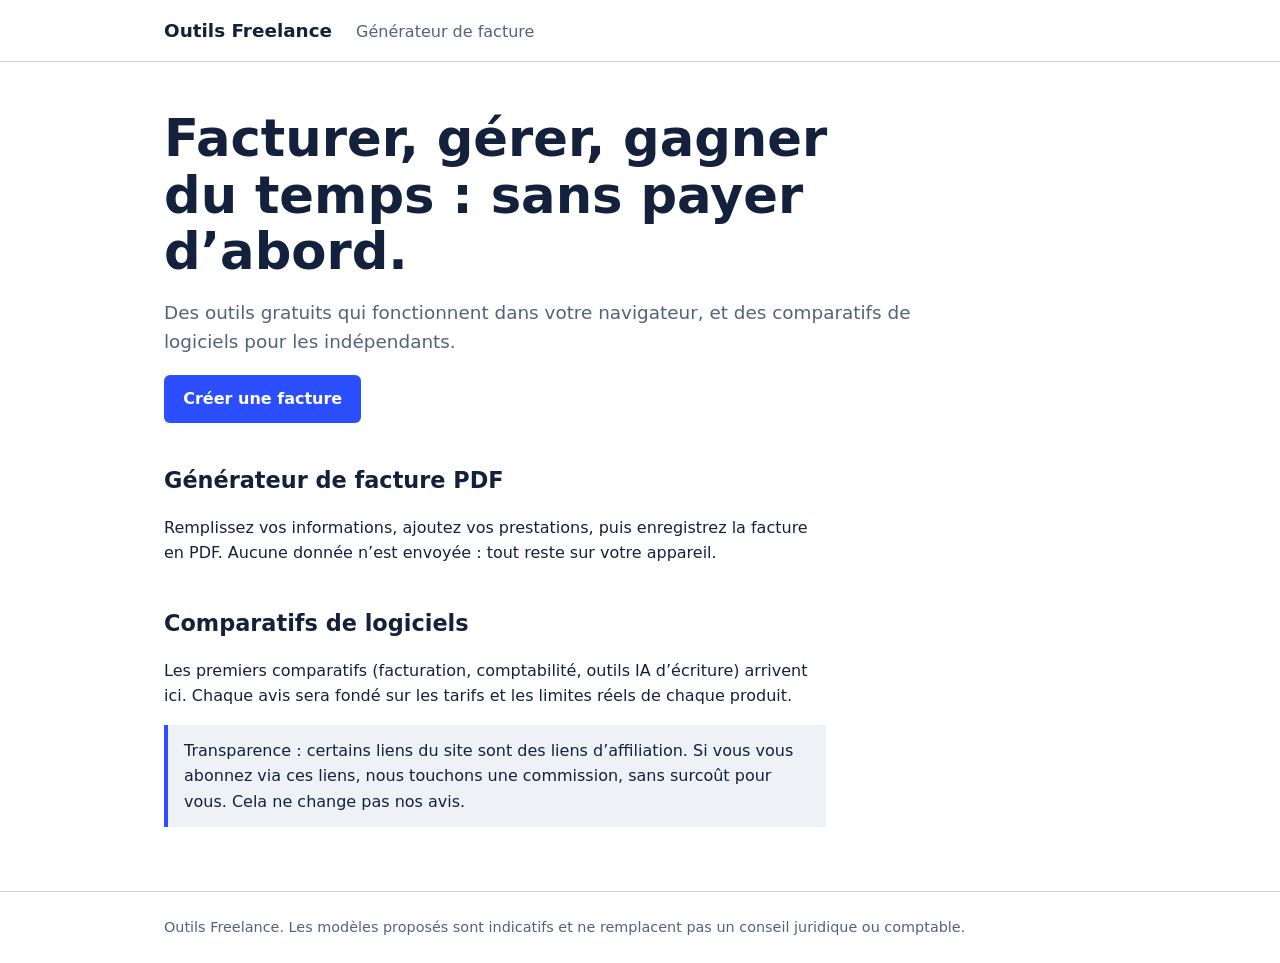
==== index.html @ 252a5712 "Add files via upload" ====
<!doctype html>
<html lang="fr">
<head>
<meta charset="utf-8">
<meta name="viewport" content="width=device-width, initial-scale=1">
<title>Outils pour freelances : factures gratuites et comparatifs de logiciels</title>
<meta name="description" content="Outils gratuits et comparatifs honnêtes de logiciels et d’outils IA pour freelances et auto-entrepreneurs.">
<link rel="stylesheet" href="style.css">
</head>
<body>
<header class="site"><div class="wrap">
  <a href="index.html"><strong>Outils Freelance</strong></a>
  <nav><a href="facture.html">Générateur de facture</a></nav>
</div></header>

<main class="wrap">
  <h1>Facturer, gérer, gagner du temps : sans payer d’abord.</h1>
  <p class="lead">Des outils gratuits qui fonctionnent dans votre navigateur, et des comparatifs de logiciels pour les indépendants.</p>
  <p><a class="btn" href="facture.html">Créer une facture</a></p>

  <h2>Générateur de facture PDF</h2>
  <p>Remplissez vos informations, ajoutez vos prestations, puis enregistrez la facture en PDF. Aucune donnée n’est envoyée : tout reste sur votre appareil.</p>

  <h2>Comparatifs de logiciels</h2>
  <p>Les premiers comparatifs (facturation, comptabilité, outils IA d’écriture) arrivent ici. Chaque avis sera fondé sur les tarifs et les limites réels de chaque produit.</p>

  <p class="note">Transparence : certains liens du site sont des liens d’affiliation. Si vous vous abonnez via ces liens, nous touchons une commission, sans surcoût pour vous. Cela ne change pas nos avis.</p>
</main>

<footer class="site"><div class="wrap">Outils Freelance. Les modèles proposés sont indicatifs et ne remplacent pas un conseil juridique ou comptable.</div></footer>
</body>
</html>
---- style.css ----
:root{
  --ink:#14213d;--paper:#fff;--field:#eef2f6;--line:#cbd5e1;--accent:#2b4eff;--muted:#53627a;
  --font:system-ui,-apple-system,"Segoe UI",Roboto,sans-serif;
}
@media (prefers-color-scheme:dark){
  :root{--ink:#e8edf6;--paper:#0f1729;--field:#18233b;--line:#2c3a57;--accent:#7f95ff;--muted:#9aa9c4}
}
*{box-sizing:border-box}
body{margin:0;font:1rem/1.6 var(--font);color:var(--ink);background:var(--paper)}
a{color:var(--accent)}
:focus-visible{outline:3px solid var(--accent);outline-offset:2px}
.wrap{max-width:62rem;margin:0 auto;padding:0 1.25rem}
header.site{border-bottom:1px solid var(--line);padding:1rem 0}
header.site .wrap{display:flex;gap:1.5rem;align-items:baseline;flex-wrap:wrap}
header.site strong{font-size:1.15rem}
header.site a{text-decoration:none;color:var(--ink)}
header.site nav a{color:var(--muted);margin-right:1rem}
h1{font-size:clamp(2rem,5vw,3.2rem);line-height:1.1;margin:3rem 0 1rem;max-width:20ch}
h2{font-size:1.4rem;margin:2.5rem 0 .75rem}
p{max-width:65ch}
.lead{font-size:1.15rem;color:var(--muted)}
.btn{display:inline-block;background:var(--accent);color:#fff;border:0;border-radius:6px;padding:.7rem 1.2rem;font:inherit;font-weight:600;cursor:pointer;text-decoration:none}
.btn.alt{background:var(--field);color:var(--ink)}
footer.site{border-top:1px solid var(--line);margin-top:4rem;padding:1.5rem 0;color:var(--muted);font-size:.9rem}
.note{border-left:4px solid var(--accent);background:var(--field);padding:.8rem 1rem;max-width:65ch}

/* outil facture */
.tool{display:grid;gap:2rem;grid-template-columns:minmax(0,1fr);margin-top:1.5rem}
@media (min-width:60rem){.tool{grid-template-columns:minmax(0,22rem) minmax(0,1fr)}}
form fieldset{border:1px solid var(--line);border-radius:6px;margin:0 0 1rem;padding:.8rem 1rem}
form legend{font-weight:600;padding:0 .4rem}
label{display:block;font-size:.9rem;margin:.5rem 0 .15rem}
input,select,textarea{width:100%;font:inherit;color:var(--ink);background:var(--field);border:1px solid var(--line);border-radius:4px;padding:.45rem .6rem}
.row{display:grid;grid-template-columns:1fr 4rem 5.5rem;gap:.4rem;margin-bottom:.4rem}
.check{display:flex;gap:.5rem;align-items:center}
.check input{width:auto}
#facture{background:#fff;color:#111;border:1px solid var(--line);padding:2rem;min-height:30rem;font-size:.95rem}
#facture h3{margin:0 0 1rem;font-size:1.5rem}
#facture .cols{display:flex;justify-content:space-between;gap:1rem;flex-wrap:wrap;margin-bottom:1.5rem}
#facture table{width:100%;border-collapse:collapse;margin:1rem 0}
#facture th,#facture td{border-bottom:1px solid #ccc;padding:.4rem;text-align:left}
#facture td.n,#facture th.n{text-align:right}
#facture .tot{margin-left:auto;width:min(18rem,100%)}
#facture .tot div{display:flex;justify-content:space-between;padding:.2rem 0}
#facture .tot .ttc{font-weight:700;border-top:2px solid #111;margin-top:.3rem;padding-top:.4rem}
#facture small{display:block;color:#444;margin-top:1rem;white-space:pre-line}
@media print{
  body *{visibility:hidden}
  #facture,#facture *{visibility:visible}
  #facture{position:absolute;inset:0;border:0;padding:0}
}
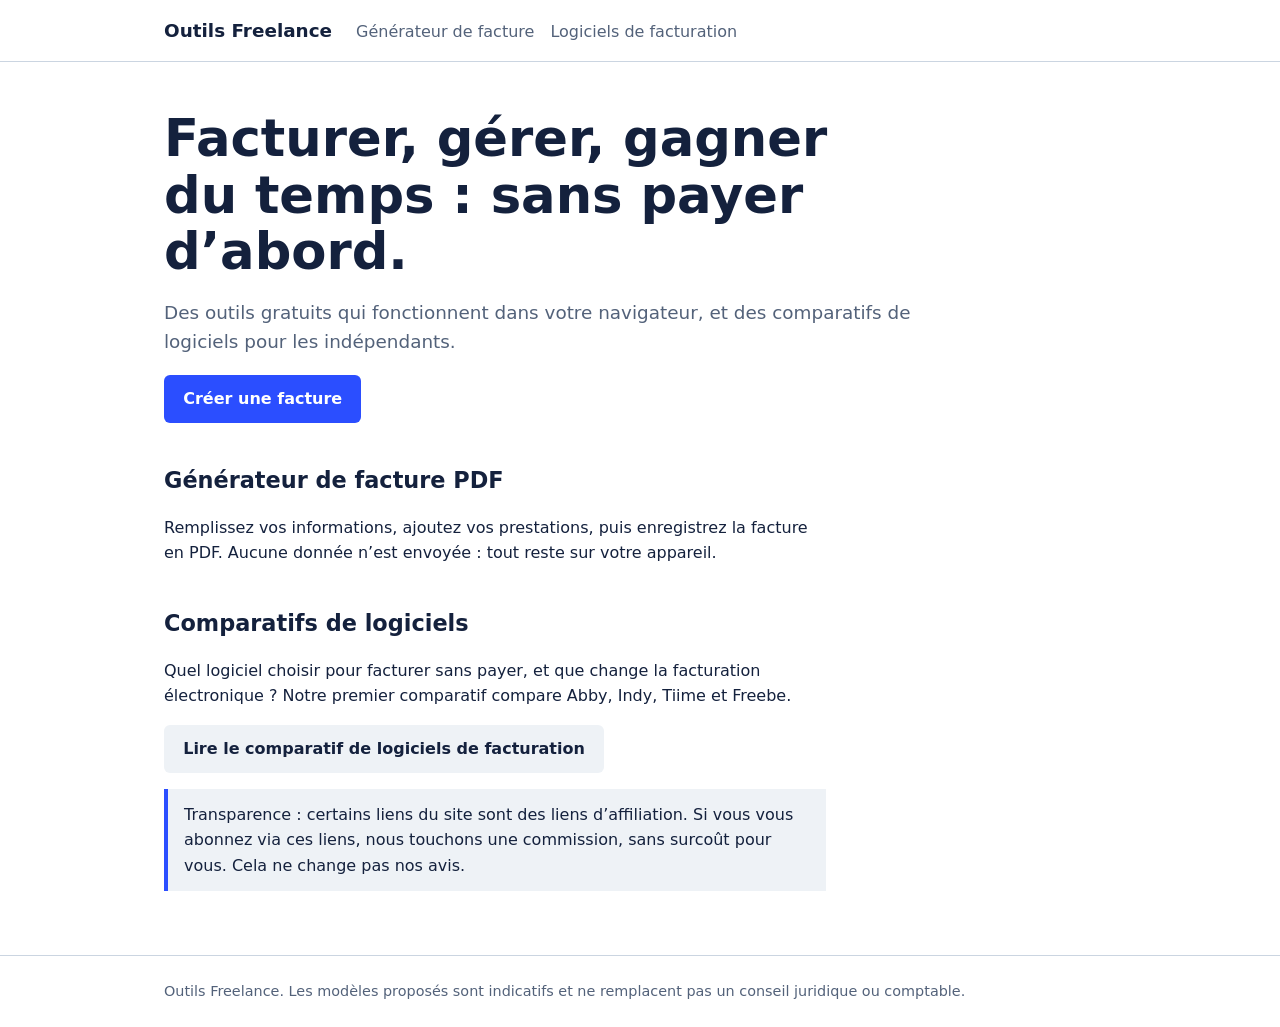
==== commit 472de801: "Add files via upload" ====
--- a/index.html
+++ b/index.html
@@ -10,7 +10,7 @@
 <body>
 <header class="site"><div class="wrap">
   <a href="index.html"><strong>Outils Freelance</strong></a>
-  <nav><a href="facture.html">Générateur de facture</a></nav>
+  <nav><a href="facture.html">Générateur de facture</a><a href="comparatif-facturation.html">Logiciels de facturation</a></nav>
 </div></header>
 
 <main class="wrap">
@@ -22,7 +22,8 @@
   <p>Remplissez vos informations, ajoutez vos prestations, puis enregistrez la facture en PDF. Aucune donnée n’est envoyée : tout reste sur votre appareil.</p>
 
   <h2>Comparatifs de logiciels</h2>
-  <p>Les premiers comparatifs (facturation, comptabilité, outils IA d’écriture) arrivent ici. Chaque avis sera fondé sur les tarifs et les limites réels de chaque produit.</p>
+  <p>Quel logiciel choisir pour facturer sans payer, et que change la facturation électronique ? Notre premier comparatif compare Abby, Indy, Tiime et Freebe.</p>
+  <p><a class="btn alt" href="comparatif-facturation.html">Lire le comparatif de logiciels de facturation</a></p>
 
   <p class="note">Transparence : certains liens du site sont des liens d’affiliation. Si vous vous abonnez via ces liens, nous touchons une commission, sans surcoût pour vous. Cela ne change pas nos avis.</p>
 </main>
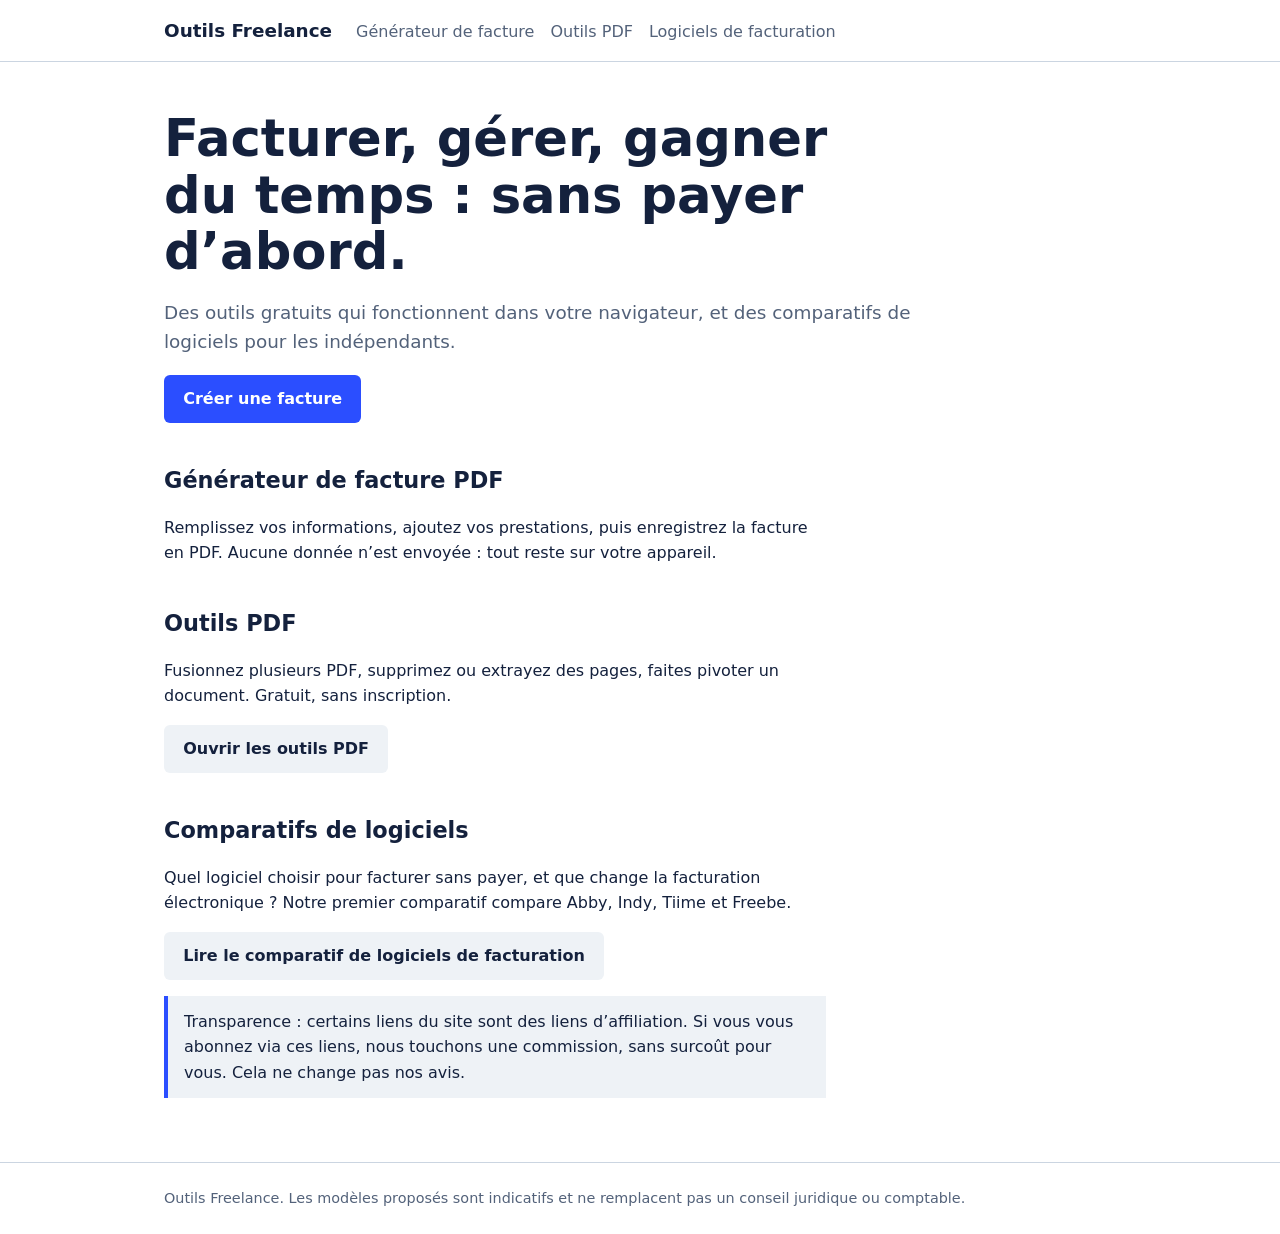
==== commit a7296cd0: "Add files via upload" ====
--- a/index.html
+++ b/index.html
@@ -10,7 +10,7 @@
 <body>
 <header class="site"><div class="wrap">
   <a href="index.html"><strong>Outils Freelance</strong></a>
-  <nav><a href="facture.html">Générateur de facture</a><a href="comparatif-facturation.html">Logiciels de facturation</a></nav>
+  <nav><a href="facture.html">Générateur de facture</a><a href="outils-pdf.html">Outils PDF</a><a href="comparatif-facturation.html">Logiciels de facturation</a></nav>
 </div></header>
 
 <main class="wrap">
@@ -20,6 +20,10 @@
 
   <h2>Générateur de facture PDF</h2>
   <p>Remplissez vos informations, ajoutez vos prestations, puis enregistrez la facture en PDF. Aucune donnée n’est envoyée : tout reste sur votre appareil.</p>
+
+  <h2>Outils PDF</h2>
+  <p>Fusionnez plusieurs PDF, supprimez ou extrayez des pages, faites pivoter un document. Gratuit, sans inscription.</p>
+  <p><a class="btn alt" href="outils-pdf.html">Ouvrir les outils PDF</a></p>
 
   <h2>Comparatifs de logiciels</h2>
   <p>Quel logiciel choisir pour facturer sans payer, et que change la facturation électronique ? Notre premier comparatif compare Abby, Indy, Tiime et Freebe.</p>
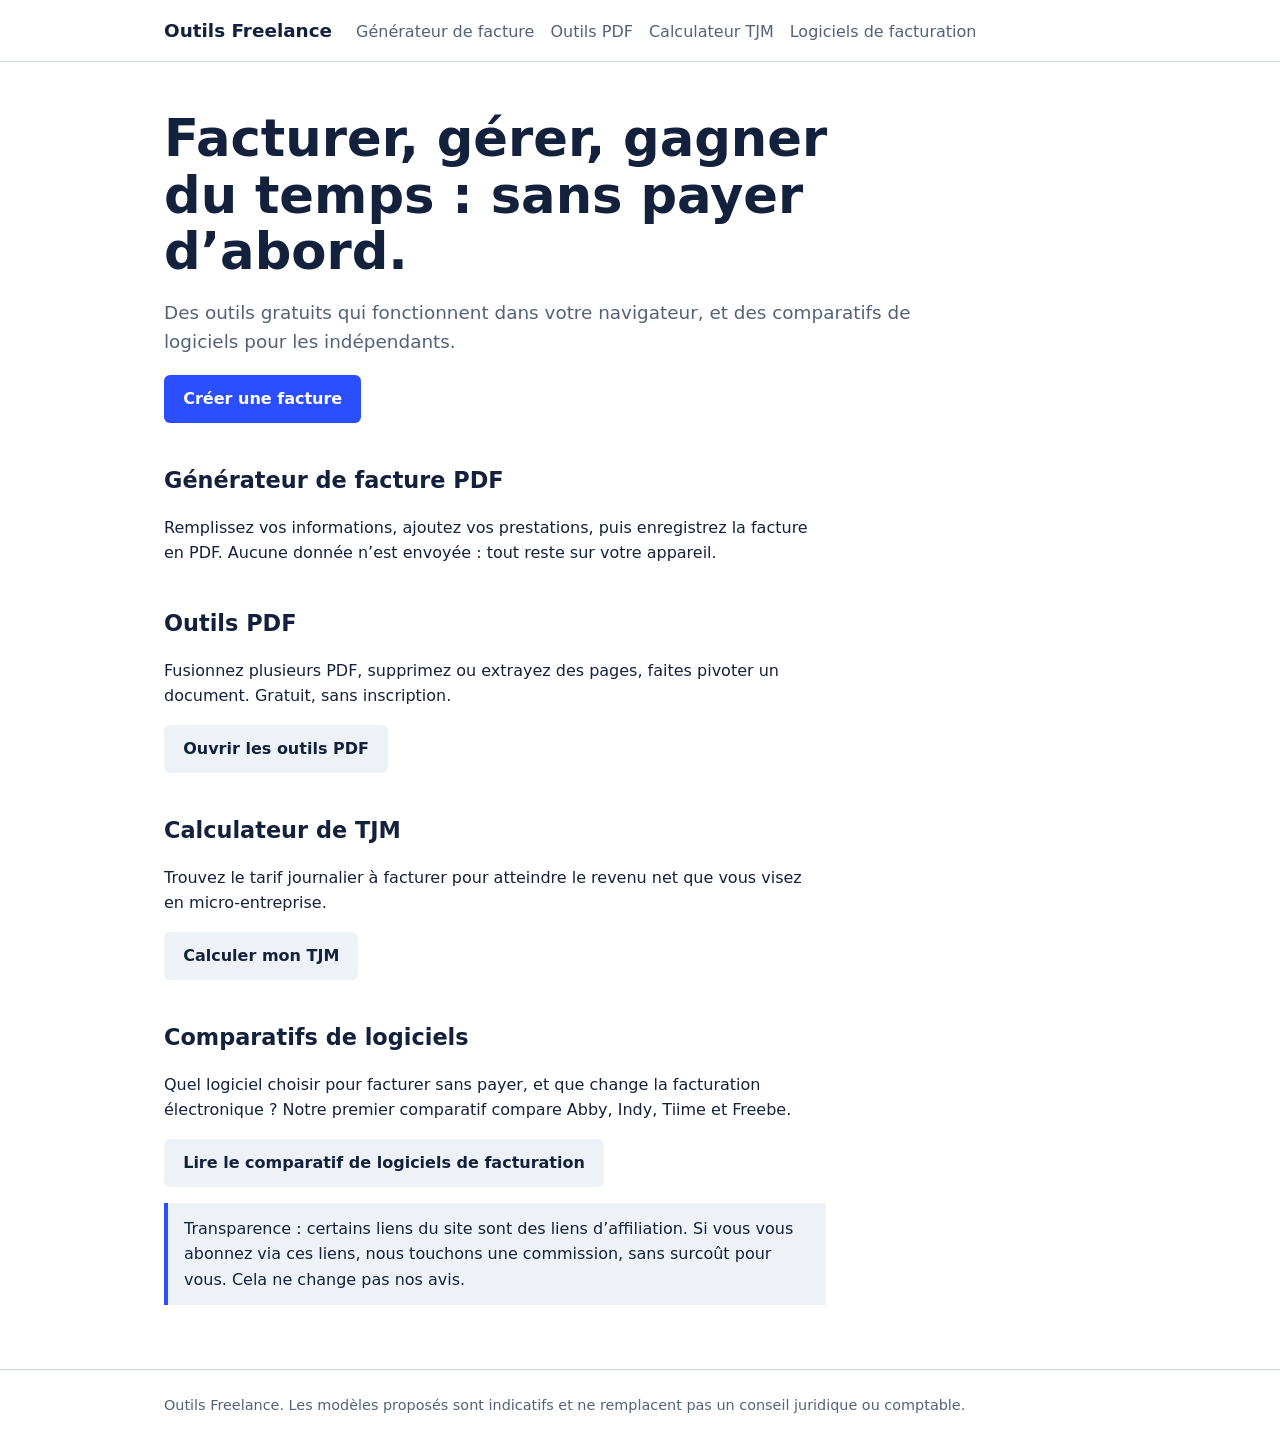
==== commit b598b95a: "Add files via upload" ====
--- a/index.html
+++ b/index.html
@@ -10,7 +10,7 @@
 <body>
 <header class="site"><div class="wrap">
   <a href="index.html"><strong>Outils Freelance</strong></a>
-  <nav><a href="facture.html">Générateur de facture</a><a href="outils-pdf.html">Outils PDF</a><a href="comparatif-facturation.html">Logiciels de facturation</a></nav>
+  <nav><a href="facture.html">Générateur de facture</a><a href="outils-pdf.html">Outils PDF</a><a href="calculateur-tjm.html">Calculateur TJM</a><a href="comparatif-facturation.html">Logiciels de facturation</a></nav>
 </div></header>
 
 <main class="wrap">
@@ -25,6 +25,10 @@
   <p>Fusionnez plusieurs PDF, supprimez ou extrayez des pages, faites pivoter un document. Gratuit, sans inscription.</p>
   <p><a class="btn alt" href="outils-pdf.html">Ouvrir les outils PDF</a></p>
 
+  <h2>Calculateur de TJM</h2>
+  <p>Trouvez le tarif journalier à facturer pour atteindre le revenu net que vous visez en micro-entreprise.</p>
+  <p><a class="btn alt" href="calculateur-tjm.html">Calculer mon TJM</a></p>
+
   <h2>Comparatifs de logiciels</h2>
   <p>Quel logiciel choisir pour facturer sans payer, et que change la facturation électronique ? Notre premier comparatif compare Abby, Indy, Tiime et Freebe.</p>
   <p><a class="btn alt" href="comparatif-facturation.html">Lire le comparatif de logiciels de facturation</a></p>
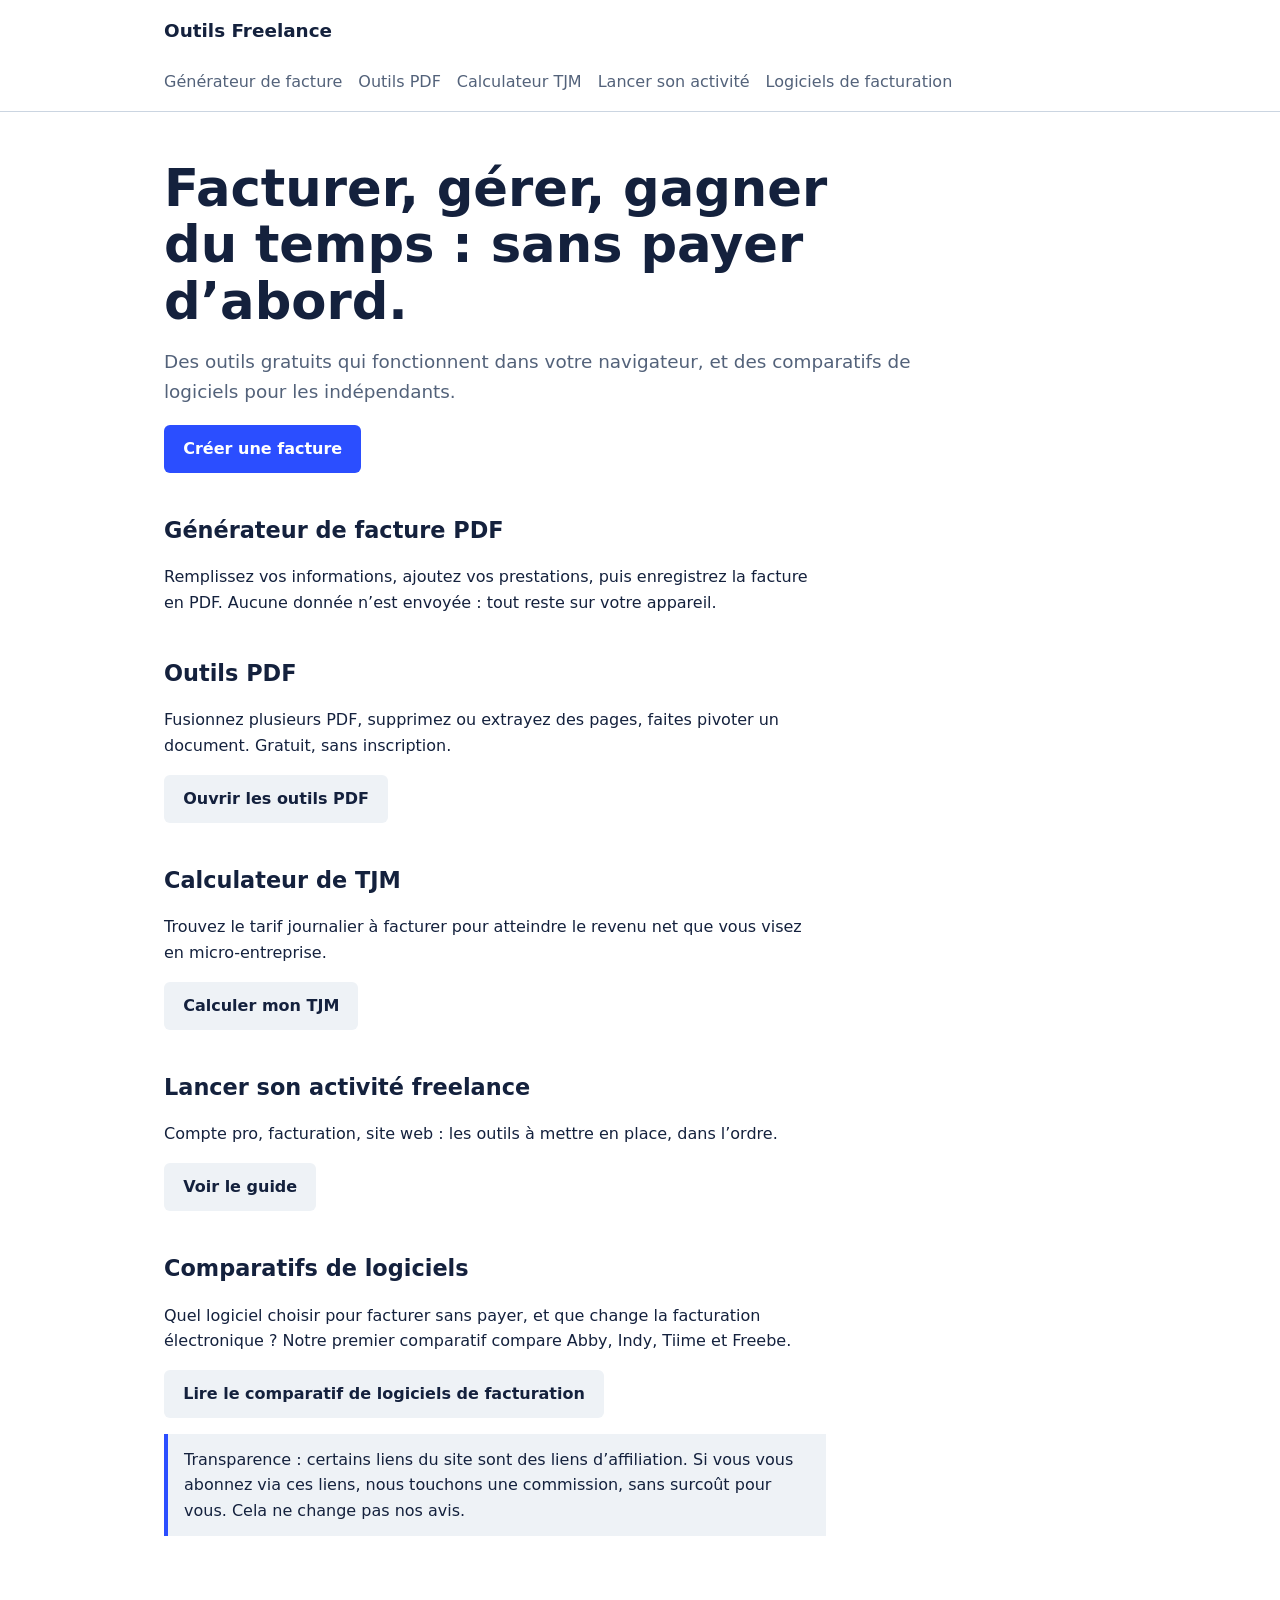
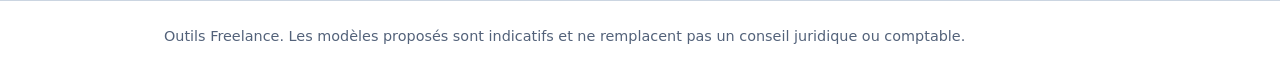
==== commit fb214eed: "Add files via upload" ====
--- a/index.html
+++ b/index.html
@@ -10,7 +10,7 @@
 <body>
 <header class="site"><div class="wrap">
   <a href="index.html"><strong>Outils Freelance</strong></a>
-  <nav><a href="facture.html">Générateur de facture</a><a href="outils-pdf.html">Outils PDF</a><a href="calculateur-tjm.html">Calculateur TJM</a><a href="comparatif-facturation.html">Logiciels de facturation</a></nav>
+  <nav><a href="facture.html">Générateur de facture</a><a href="outils-pdf.html">Outils PDF</a><a href="calculateur-tjm.html">Calculateur TJM</a><a href="lancer-activite-freelance.html">Lancer son activité</a><a href="comparatif-facturation.html">Logiciels de facturation</a></nav>
 </div></header>
 
 <main class="wrap">
@@ -29,6 +29,10 @@
   <p>Trouvez le tarif journalier à facturer pour atteindre le revenu net que vous visez en micro-entreprise.</p>
   <p><a class="btn alt" href="calculateur-tjm.html">Calculer mon TJM</a></p>
 
+  <h2>Lancer son activité freelance</h2>
+  <p>Compte pro, facturation, site web : les outils à mettre en place, dans l’ordre.</p>
+  <p><a class="btn alt" href="lancer-activite-freelance.html">Voir le guide</a></p>
+
   <h2>Comparatifs de logiciels</h2>
   <p>Quel logiciel choisir pour facturer sans payer, et que change la facturation électronique ? Notre premier comparatif compare Abby, Indy, Tiime et Freebe.</p>
   <p><a class="btn alt" href="comparatif-facturation.html">Lire le comparatif de logiciels de facturation</a></p>
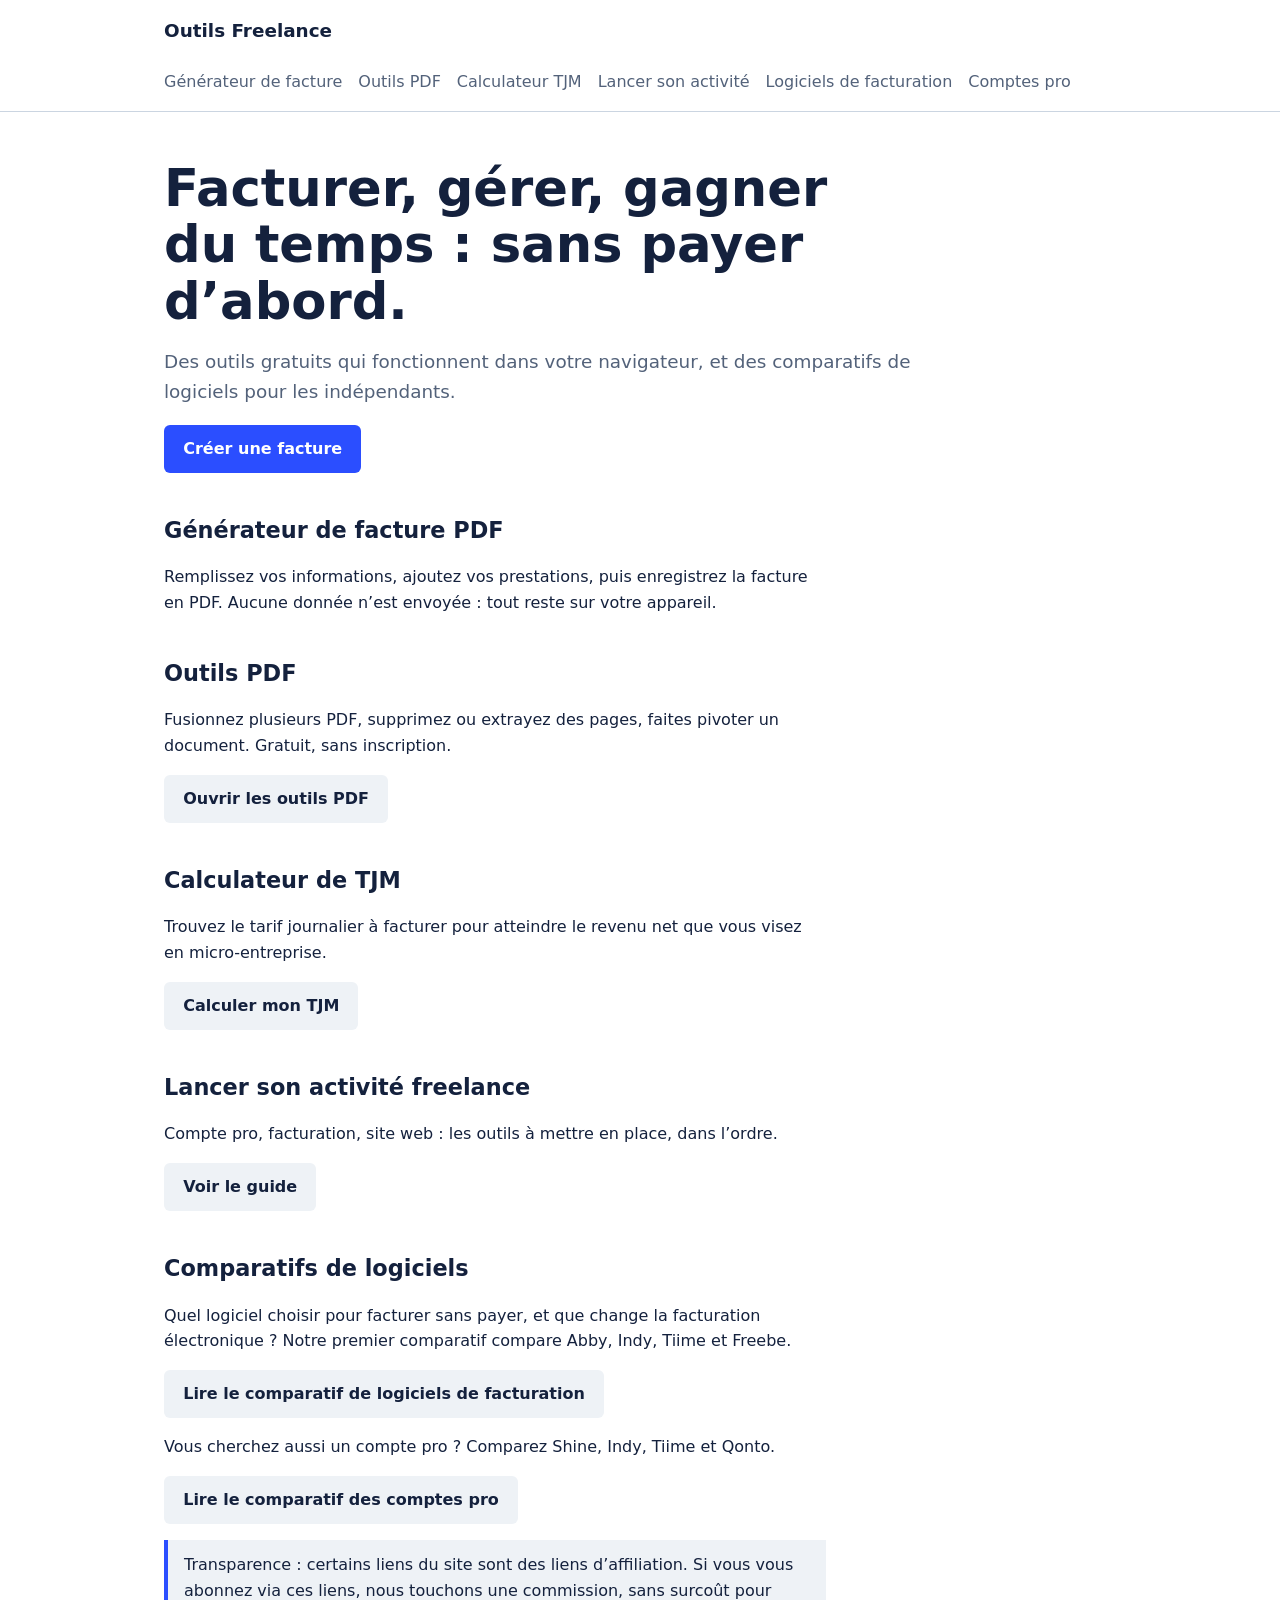
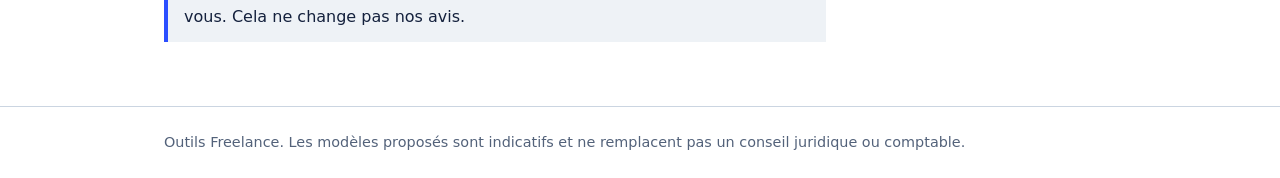
==== commit ec202ce0: "Add files via upload" ====
--- a/index.html
+++ b/index.html
@@ -10,7 +10,7 @@
 <body>
 <header class="site"><div class="wrap">
   <a href="index.html"><strong>Outils Freelance</strong></a>
-  <nav><a href="facture.html">Générateur de facture</a><a href="outils-pdf.html">Outils PDF</a><a href="calculateur-tjm.html">Calculateur TJM</a><a href="lancer-activite-freelance.html">Lancer son activité</a><a href="comparatif-facturation.html">Logiciels de facturation</a></nav>
+  <nav><a href="facture.html">Générateur de facture</a><a href="outils-pdf.html">Outils PDF</a><a href="calculateur-tjm.html">Calculateur TJM</a><a href="lancer-activite-freelance.html">Lancer son activité</a><a href="comparatif-facturation.html">Logiciels de facturation</a><a href="comparatif-comptes-pro.html">Comptes pro</a></nav>
 </div></header>
 
 <main class="wrap">
@@ -37,6 +37,9 @@
   <p>Quel logiciel choisir pour facturer sans payer, et que change la facturation électronique ? Notre premier comparatif compare Abby, Indy, Tiime et Freebe.</p>
   <p><a class="btn alt" href="comparatif-facturation.html">Lire le comparatif de logiciels de facturation</a></p>
 
+  <p>Vous cherchez aussi un compte pro ? Comparez Shine, Indy, Tiime et Qonto.</p>
+  <p><a class="btn alt" href="comparatif-comptes-pro.html">Lire le comparatif des comptes pro</a></p>
+
   <p class="note">Transparence : certains liens du site sont des liens d’affiliation. Si vous vous abonnez via ces liens, nous touchons une commission, sans surcoût pour vous. Cela ne change pas nos avis.</p>
 </main>
 
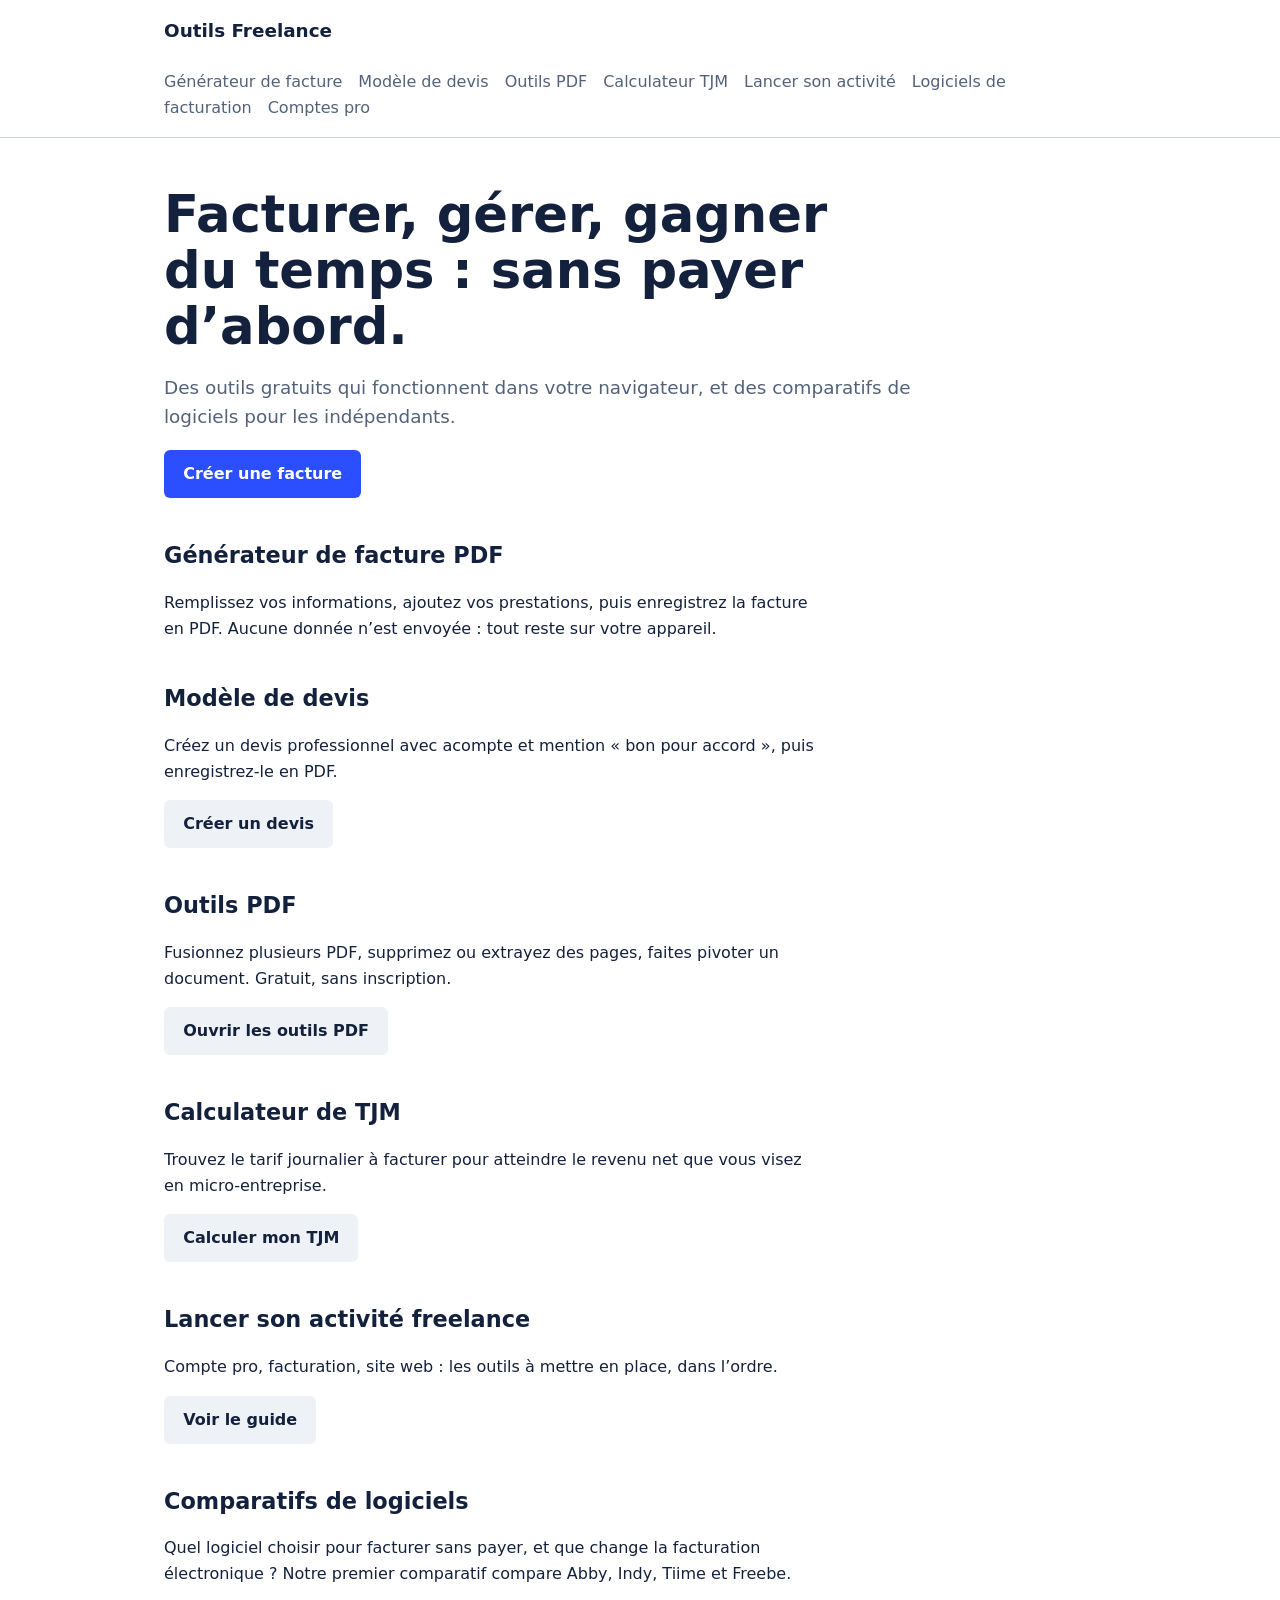
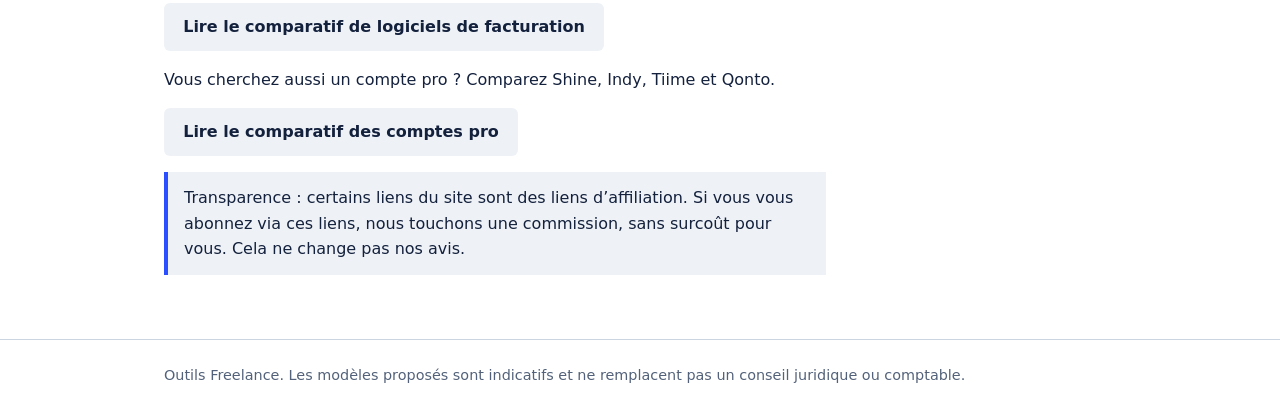
==== commit 47688275: "Add files via upload" ====
--- a/index.html
+++ b/index.html
@@ -10,7 +10,7 @@
 <body>
 <header class="site"><div class="wrap">
   <a href="index.html"><strong>Outils Freelance</strong></a>
-  <nav><a href="facture.html">Générateur de facture</a><a href="outils-pdf.html">Outils PDF</a><a href="calculateur-tjm.html">Calculateur TJM</a><a href="lancer-activite-freelance.html">Lancer son activité</a><a href="comparatif-facturation.html">Logiciels de facturation</a><a href="comparatif-comptes-pro.html">Comptes pro</a></nav>
+  <nav><a href="facture.html">Générateur de facture</a><a href="modele-devis.html">Modèle de devis</a><a href="outils-pdf.html">Outils PDF</a><a href="calculateur-tjm.html">Calculateur TJM</a><a href="lancer-activite-freelance.html">Lancer son activité</a><a href="comparatif-facturation.html">Logiciels de facturation</a><a href="comparatif-comptes-pro.html">Comptes pro</a></nav>
 </div></header>
 
 <main class="wrap">
@@ -20,6 +20,10 @@
 
   <h2>Générateur de facture PDF</h2>
   <p>Remplissez vos informations, ajoutez vos prestations, puis enregistrez la facture en PDF. Aucune donnée n’est envoyée : tout reste sur votre appareil.</p>
+
+  <h2>Modèle de devis</h2>
+  <p>Créez un devis professionnel avec acompte et mention « bon pour accord », puis enregistrez-le en PDF.</p>
+  <p><a class="btn alt" href="modele-devis.html">Créer un devis</a></p>
 
   <h2>Outils PDF</h2>
   <p>Fusionnez plusieurs PDF, supprimez ou extrayez des pages, faites pivoter un document. Gratuit, sans inscription.</p>
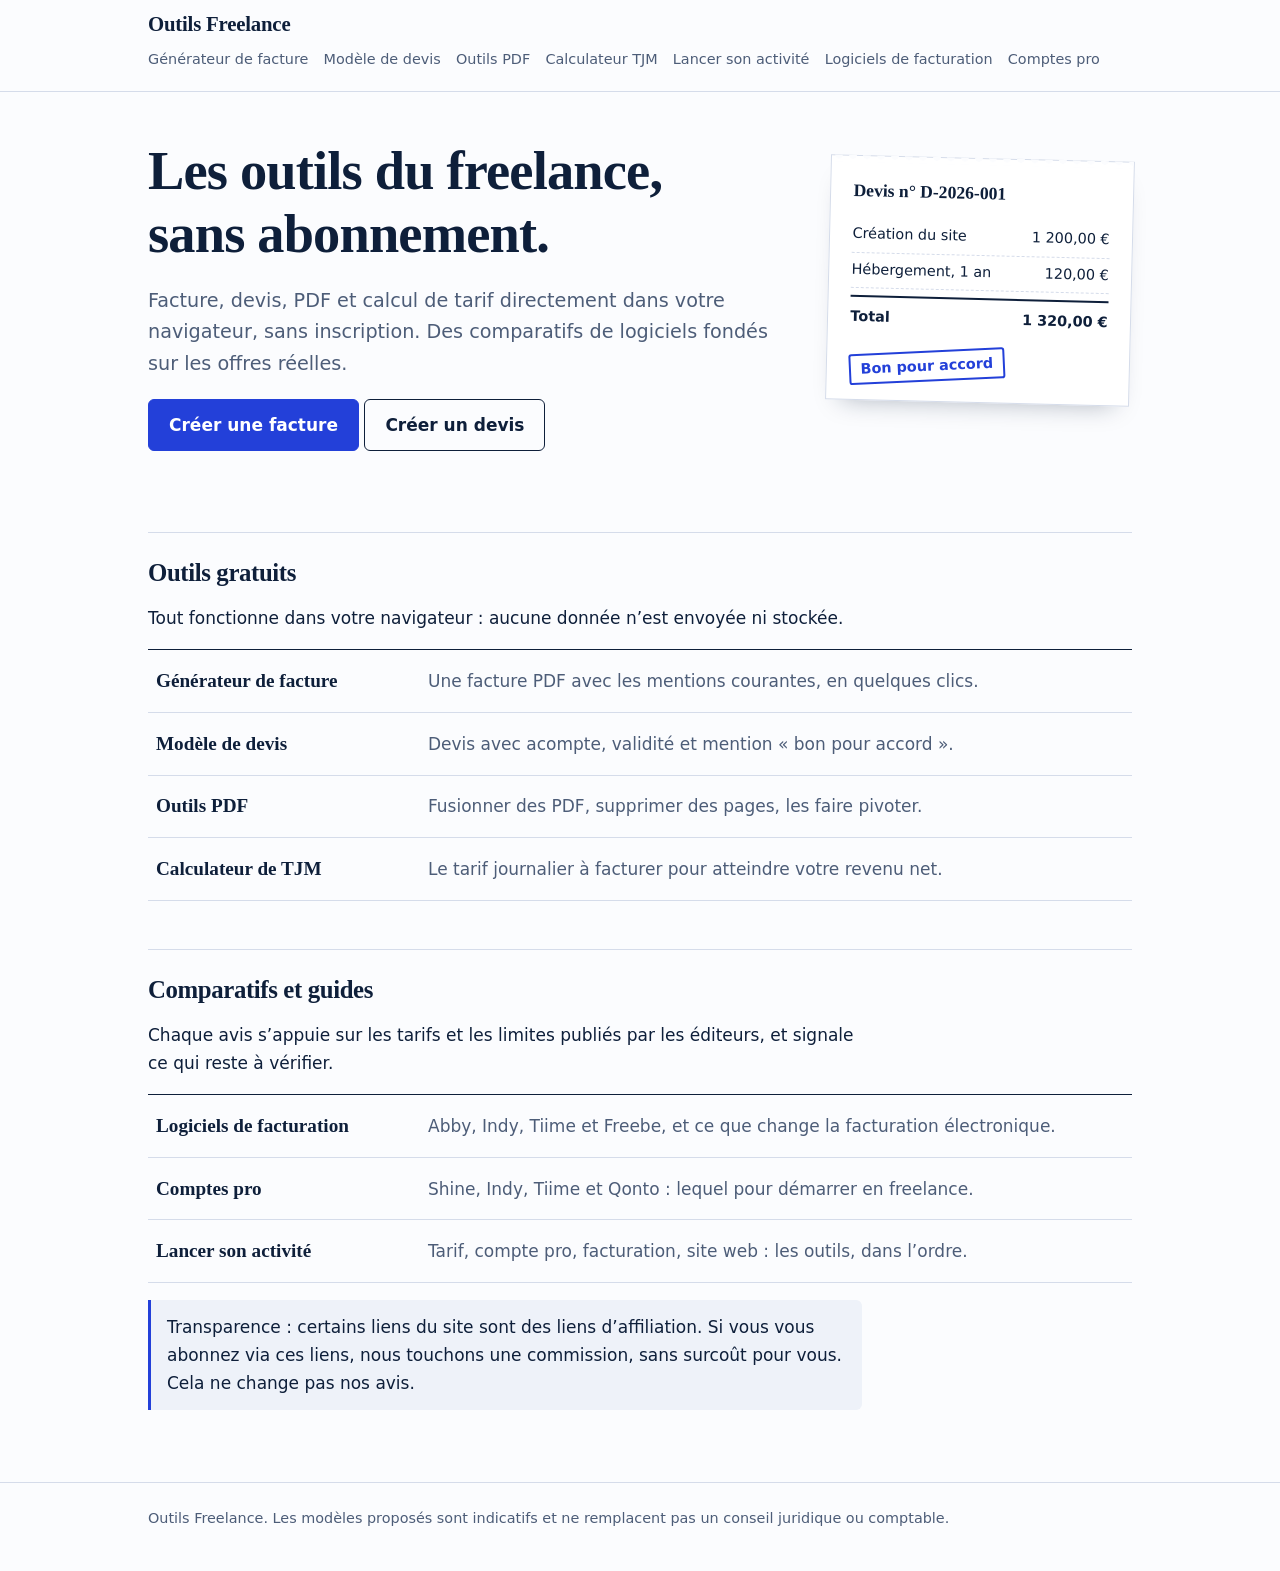
==== commit 6d62cedf: "Add files via upload" ====
--- a/index.html
+++ b/index.html
@@ -6,47 +6,59 @@
 <title>Outils pour freelances : factures gratuites et comparatifs de logiciels</title>
 <meta name="description" content="Outils gratuits et comparatifs honnêtes de logiciels et d’outils IA pour freelances et auto-entrepreneurs.">
 <link rel="stylesheet" href="style.css">
+<link rel="canonical" href="https://goldenmenu-free.github.io/outils-freelance/">
+<meta name="theme-color" content="#2340d9">
+<link rel="icon" href="data:image/svg+xml,%3Csvg xmlns=%22http://www.w3.org/2000/svg%22 viewBox=%220 0 100 100%22%3E%3Crect width=%22100%22 height=%22100%22 rx=%2218%22 fill=%22%232340d9%22/%3E%3Ctext x=%2250%22 y=%2272%22 font-size=%2268%22 font-family=%22Georgia,serif%22 font-weight=%22700%22 text-anchor=%22middle%22 fill=%22white%22%3EF%3C/text%3E%3C/svg%3E">
+<meta property="og:type" content="website">
+<meta property="og:locale" content="fr_FR">
+<meta property="og:site_name" content="Outils Freelance">
+<meta property="og:url" content="https://goldenmenu-free.github.io/outils-freelance/">
+<meta property="og:title" content="Outils pour freelances : factures gratuites et comparatifs de logiciels">
+<meta property="og:description" content="Outils gratuits et comparatifs honnêtes de logiciels et d’outils IA pour freelances et auto-entrepreneurs.">
 </head>
 <body>
 <header class="site"><div class="wrap">
-  <a href="index.html"><strong>Outils Freelance</strong></a>
+  <a href="index.html">Outils Freelance</a>
   <nav><a href="facture.html">Générateur de facture</a><a href="modele-devis.html">Modèle de devis</a><a href="outils-pdf.html">Outils PDF</a><a href="calculateur-tjm.html">Calculateur TJM</a><a href="lancer-activite-freelance.html">Lancer son activité</a><a href="comparatif-facturation.html">Logiciels de facturation</a><a href="comparatif-comptes-pro.html">Comptes pro</a></nav>
 </div></header>
 
 <main class="wrap">
-  <h1>Facturer, gérer, gagner du temps : sans payer d’abord.</h1>
-  <p class="lead">Des outils gratuits qui fonctionnent dans votre navigateur, et des comparatifs de logiciels pour les indépendants.</p>
-  <p><a class="btn" href="facture.html">Créer une facture</a></p>
+  <section class="hero">
+    <div>
+      <h1>Les outils du freelance, sans abonnement.</h1>
+      <p class="lead">Facture, devis, PDF et calcul de tarif directement dans votre navigateur, sans inscription. Des comparatifs de logiciels fondés sur les offres réelles.</p>
+      <p><a class="btn" href="facture.html">Créer une facture</a> <a class="btn alt" href="modele-devis.html">Créer un devis</a></p>
+    </div>
+    <div class="slip" aria-hidden="true">
+      <b>Devis n° D-2026-001</b>
+      <div class="l" style="margin-top:.8rem"><span>Création du site</span><span>1 200,00 €</span></div>
+      <div class="l"><span>Hébergement, 1 an</span><span>120,00 €</span></div>
+      <div class="l t"><span>Total</span><span>1 320,00 €</span></div>
+      <span class="ok">Bon pour accord</span>
+    </div>
+  </section>
 
-  <h2>Générateur de facture PDF</h2>
-  <p>Remplissez vos informations, ajoutez vos prestations, puis enregistrez la facture en PDF. Aucune donnée n’est envoyée : tout reste sur votre appareil.</p>
+  <h2>Outils gratuits</h2>
+  <p>Tout fonctionne dans votre navigateur : aucune donnée n’est envoyée ni stockée.</p>
+  <ul class="ledger">
+    <li><a href="facture.html"><strong>Générateur de facture</strong><span>Une facture PDF avec les mentions courantes, en quelques clics.</span></a></li>
+    <li><a href="modele-devis.html"><strong>Modèle de devis</strong><span>Devis avec acompte, validité et mention « bon pour accord ».</span></a></li>
+    <li><a href="outils-pdf.html"><strong>Outils PDF</strong><span>Fusionner des PDF, supprimer des pages, les faire pivoter.</span></a></li>
+    <li><a href="calculateur-tjm.html"><strong>Calculateur de TJM</strong><span>Le tarif journalier à facturer pour atteindre votre revenu net.</span></a></li>
+  </ul>
 
-  <h2>Modèle de devis</h2>
-  <p>Créez un devis professionnel avec acompte et mention « bon pour accord », puis enregistrez-le en PDF.</p>
-  <p><a class="btn alt" href="modele-devis.html">Créer un devis</a></p>
-
-  <h2>Outils PDF</h2>
-  <p>Fusionnez plusieurs PDF, supprimez ou extrayez des pages, faites pivoter un document. Gratuit, sans inscription.</p>
-  <p><a class="btn alt" href="outils-pdf.html">Ouvrir les outils PDF</a></p>
-
-  <h2>Calculateur de TJM</h2>
-  <p>Trouvez le tarif journalier à facturer pour atteindre le revenu net que vous visez en micro-entreprise.</p>
-  <p><a class="btn alt" href="calculateur-tjm.html">Calculer mon TJM</a></p>
-
-  <h2>Lancer son activité freelance</h2>
-  <p>Compte pro, facturation, site web : les outils à mettre en place, dans l’ordre.</p>
-  <p><a class="btn alt" href="lancer-activite-freelance.html">Voir le guide</a></p>
-
-  <h2>Comparatifs de logiciels</h2>
-  <p>Quel logiciel choisir pour facturer sans payer, et que change la facturation électronique ? Notre premier comparatif compare Abby, Indy, Tiime et Freebe.</p>
-  <p><a class="btn alt" href="comparatif-facturation.html">Lire le comparatif de logiciels de facturation</a></p>
-
-  <p>Vous cherchez aussi un compte pro ? Comparez Shine, Indy, Tiime et Qonto.</p>
-  <p><a class="btn alt" href="comparatif-comptes-pro.html">Lire le comparatif des comptes pro</a></p>
+  <h2>Comparatifs et guides</h2>
+  <p>Chaque avis s’appuie sur les tarifs et les limites publiés par les éditeurs, et signale ce qui reste à vérifier.</p>
+  <ul class="ledger">
+    <li><a href="comparatif-facturation.html"><strong>Logiciels de facturation</strong><span>Abby, Indy, Tiime et Freebe, et ce que change la facturation électronique.</span></a></li>
+    <li><a href="comparatif-comptes-pro.html"><strong>Comptes pro</strong><span>Shine, Indy, Tiime et Qonto : lequel pour démarrer en freelance.</span></a></li>
+    <li><a href="lancer-activite-freelance.html"><strong>Lancer son activité</strong><span>Tarif, compte pro, facturation, site web : les outils, dans l’ordre.</span></a></li>
+  </ul>
 
   <p class="note">Transparence : certains liens du site sont des liens d’affiliation. Si vous vous abonnez via ces liens, nous touchons une commission, sans surcoût pour vous. Cela ne change pas nos avis.</p>
 </main>
 
 <footer class="site"><div class="wrap">Outils Freelance. Les modèles proposés sont indicatifs et ne remplacent pas un conseil juridique ou comptable.</div></footer>
+<script>document.querySelectorAll("header.site nav a").forEach(function(a){if(a.getAttribute("href")===(location.pathname.split("/").pop()||"index.html"))a.setAttribute("aria-current","page")})</script>
 </body>
 </html>
--- a/style.css
+++ b/style.css
@@ -1,41 +1,75 @@
 :root{
-  --ink:#14213d;--paper:#fff;--field:#eef2f6;--line:#cbd5e1;--accent:#2b4eff;--muted:#53627a;
-  --font:system-ui,-apple-system,"Segoe UI",Roboto,sans-serif;
+  --bg:#fbfcfe;--paper:#fff;--ink:#0e1f3a;--muted:#4d5d78;--line:#d5dcea;--field:#eef2f9;--accent:#2340d9;
+  --serif:ui-serif,"Iowan Old Style","Palatino Linotype",Palatino,Georgia,serif;
+  --sans:system-ui,-apple-system,"Segoe UI",Roboto,sans-serif;
 }
 @media (prefers-color-scheme:dark){
-  :root{--ink:#e8edf6;--paper:#0f1729;--field:#18233b;--line:#2c3a57;--accent:#7f95ff;--muted:#9aa9c4}
+  :root{--bg:#0b1324;--paper:#101a31;--ink:#e9eef8;--muted:#9fb0cc;--line:#25345a;--field:#15203b;--accent:#8da2ff}
 }
 *{box-sizing:border-box}
-body{margin:0;font:1rem/1.6 var(--font);color:var(--ink);background:var(--paper)}
-a{color:var(--accent)}
+html{scroll-padding-top:5rem}
+body{margin:0;font:1.0625rem/1.65 var(--sans);color:var(--ink);background:var(--bg);-webkit-font-smoothing:antialiased}
+a{color:var(--accent);text-underline-offset:.2em}
 :focus-visible{outline:3px solid var(--accent);outline-offset:2px}
-.wrap{max-width:62rem;margin:0 auto;padding:0 1.25rem}
-header.site{border-bottom:1px solid var(--line);padding:1rem 0}
-header.site .wrap{display:flex;gap:1.5rem;align-items:baseline;flex-wrap:wrap}
-header.site strong{font-size:1.15rem}
-header.site a{text-decoration:none;color:var(--ink)}
-header.site nav a{color:var(--muted);margin-right:1rem}
-h1{font-size:clamp(2rem,5vw,3.2rem);line-height:1.1;margin:3rem 0 1rem;max-width:20ch}
-h2{font-size:1.4rem;margin:2.5rem 0 .75rem}
-p{max-width:65ch}
-.lead{font-size:1.15rem;color:var(--muted)}
-.btn{display:inline-block;background:var(--accent);color:#fff;border:0;border-radius:6px;padding:.7rem 1.2rem;font:inherit;font-weight:600;cursor:pointer;text-decoration:none}
-.btn.alt{background:var(--field);color:var(--ink)}
-footer.site{border-top:1px solid var(--line);margin-top:4rem;padding:1.5rem 0;color:var(--muted);font-size:.9rem}
-.note{border-left:4px solid var(--accent);background:var(--field);padding:.8rem 1rem;max-width:65ch}
+.wrap{max-width:64rem;margin:0 auto;padding:0 1.25rem}
 
-/* outil facture */
+header.site{border-bottom:1px solid var(--line);background:var(--bg);padding:.9rem 0}
+header.site .wrap{display:flex;gap:.6rem 2rem;align-items:baseline;flex-wrap:wrap}
+header.site a{text-decoration:none}
+header.site .wrap>a{font:700 1.3rem/1 var(--serif);color:var(--ink);letter-spacing:-.01em}
+header.site nav{display:flex;gap:.2rem .95rem;flex-wrap:wrap;font-size:.9rem}
+header.site nav a{color:var(--muted);padding:.2rem 0;border-bottom:2px solid transparent}
+header.site nav a:hover{color:var(--ink)}
+header.site nav a[aria-current]{color:var(--ink);border-bottom-color:var(--accent)}
+@media (min-width:56rem){header.site{position:sticky;top:0;z-index:5}}
+
+h1,h2,h3{font-family:var(--serif);letter-spacing:-.015em;line-height:1.15}
+h1{font-size:clamp(2.1rem,5.5vw,3.4rem);font-weight:700;margin:3rem 0 1rem;max-width:19ch}
+main h2{font-size:1.55rem;margin:3rem 0 .75rem;padding-top:1.6rem;border-top:1px solid var(--line)}
+p{max-width:66ch}
+.lead{font-size:1.2rem;color:var(--muted);max-width:56ch}
+
+.btn{display:inline-block;background:var(--accent);color:#fff;border:1px solid var(--accent);border-radius:6px;padding:.7rem 1.25rem;font:inherit;font-weight:600;cursor:pointer;text-decoration:none}
+.btn:hover{filter:brightness(1.12)}
+.btn.alt{background:transparent;color:var(--ink);border-color:var(--ink)}
+.btn.alt:hover{background:var(--field);filter:none}
+@media (prefers-color-scheme:dark){.btn{color:#0b1324}}
+
+.note{border-left:3px solid var(--accent);background:var(--field);padding:.8rem 1rem;max-width:66ch;border-radius:0 6px 6px 0}
+
+footer.site{border-top:1px solid var(--line);margin-top:4.5rem;padding:1.5rem 0 2.5rem;color:var(--muted);font-size:.9rem}
+
+/* accueil */
+.hero{display:grid;gap:2rem;align-items:center;padding-bottom:1rem}
+@media (min-width:52rem){.hero{grid-template-columns:minmax(0,1fr) 19rem;gap:3rem}}
+.slip{position:relative;background:var(--paper);border:1px solid var(--line);padding:1.5rem 1.4rem 1.2rem;font-size:.9rem;transform:rotate(1.4deg);box-shadow:0 14px 26px -16px rgba(14,31,58,.35)}
+.slip::before{content:"";position:absolute;left:0;right:0;top:-1px;height:7px;background:radial-gradient(circle at 7px 0,var(--bg) 3.5px,transparent 4px) 0 0/14px 7px repeat-x}
+.slip b{font:700 1.1rem var(--serif)}
+.slip .l{display:flex;justify-content:space-between;gap:1rem;border-bottom:1px dashed var(--line);padding:.35rem 0}
+.slip .t{font-weight:700;border-bottom:0;border-top:2px solid var(--ink);margin-top:.4rem;padding-top:.5rem}
+.slip .ok{display:inline-block;margin-top:.9rem;border:2px solid var(--accent);color:var(--accent);font-weight:700;padding:.1rem .6rem;transform:rotate(-4deg);border-radius:3px}
+.ledger{list-style:none;margin:0 0 1rem;padding:0;border-top:1px solid var(--ink)}
+.ledger li{border-bottom:1px solid var(--line)}
+.ledger a{display:grid;gap:.1rem 2rem;padding:1.05rem .5rem;text-decoration:none;color:var(--ink)}
+@media (min-width:46rem){.ledger a{grid-template-columns:15rem 1fr;align-items:baseline}}
+.ledger strong{font:700 1.2rem var(--serif)}
+.ledger span{color:var(--muted)}
+.ledger a:hover{background:var(--field)}
+.ledger a:hover strong{color:var(--accent)}
+
+/* outils */
 .tool{display:grid;gap:2rem;grid-template-columns:minmax(0,1fr);margin-top:1.5rem}
 @media (min-width:60rem){.tool{grid-template-columns:minmax(0,22rem) minmax(0,1fr)}}
-form fieldset{border:1px solid var(--line);border-radius:6px;margin:0 0 1rem;padding:.8rem 1rem}
-form legend{font-weight:600;padding:0 .4rem}
-label{display:block;font-size:.9rem;margin:.5rem 0 .15rem}
-input,select,textarea{width:100%;font:inherit;color:var(--ink);background:var(--field);border:1px solid var(--line);border-radius:4px;padding:.45rem .6rem}
+form fieldset{border:1px solid var(--line);background:var(--paper);border-radius:6px;margin:0 0 1rem;padding:.8rem 1rem 1rem}
+form legend{font:700 1rem var(--serif);padding:0 .4rem}
+label{display:block;font-size:.9rem;color:var(--muted);margin:.6rem 0 .15rem}
+input,select,textarea{width:100%;font:inherit;color:var(--ink);background:var(--field);border:1px solid var(--line);border-radius:4px;padding:.5rem .6rem}
+input:focus,select:focus,textarea:focus{border-color:var(--accent)}
 .row{display:grid;grid-template-columns:1fr 4rem 5.5rem;gap:.4rem;margin-bottom:.4rem}
 .check{display:flex;gap:.5rem;align-items:center}
 .check input{width:auto}
-#facture{background:#fff;color:#111;border:1px solid var(--line);padding:2rem;min-height:30rem;font-size:.95rem}
-#facture h3{margin:0 0 1rem;font-size:1.5rem}
+#facture{background:#fff;color:#111;border:1px solid var(--line);padding:2rem;min-height:30rem;font-size:.95rem;box-shadow:0 14px 26px -18px rgba(14,31,58,.4)}
+#facture h3{margin:0 0 1rem;font-size:1.5rem;color:#111}
 #facture .cols{display:flex;justify-content:space-between;gap:1rem;flex-wrap:wrap;margin-bottom:1.5rem}
 #facture table{width:100%;border-collapse:collapse;margin:1rem 0}
 #facture th,#facture td{border-bottom:1px solid #ccc;padding:.4rem;text-align:left}
@@ -47,5 +81,5 @@
 @media print{
   body *{visibility:hidden}
   #facture,#facture *{visibility:visible}
-  #facture{position:absolute;inset:0;border:0;padding:0}
+  #facture{position:absolute;inset:0;border:0;padding:0;box-shadow:none}
 }
